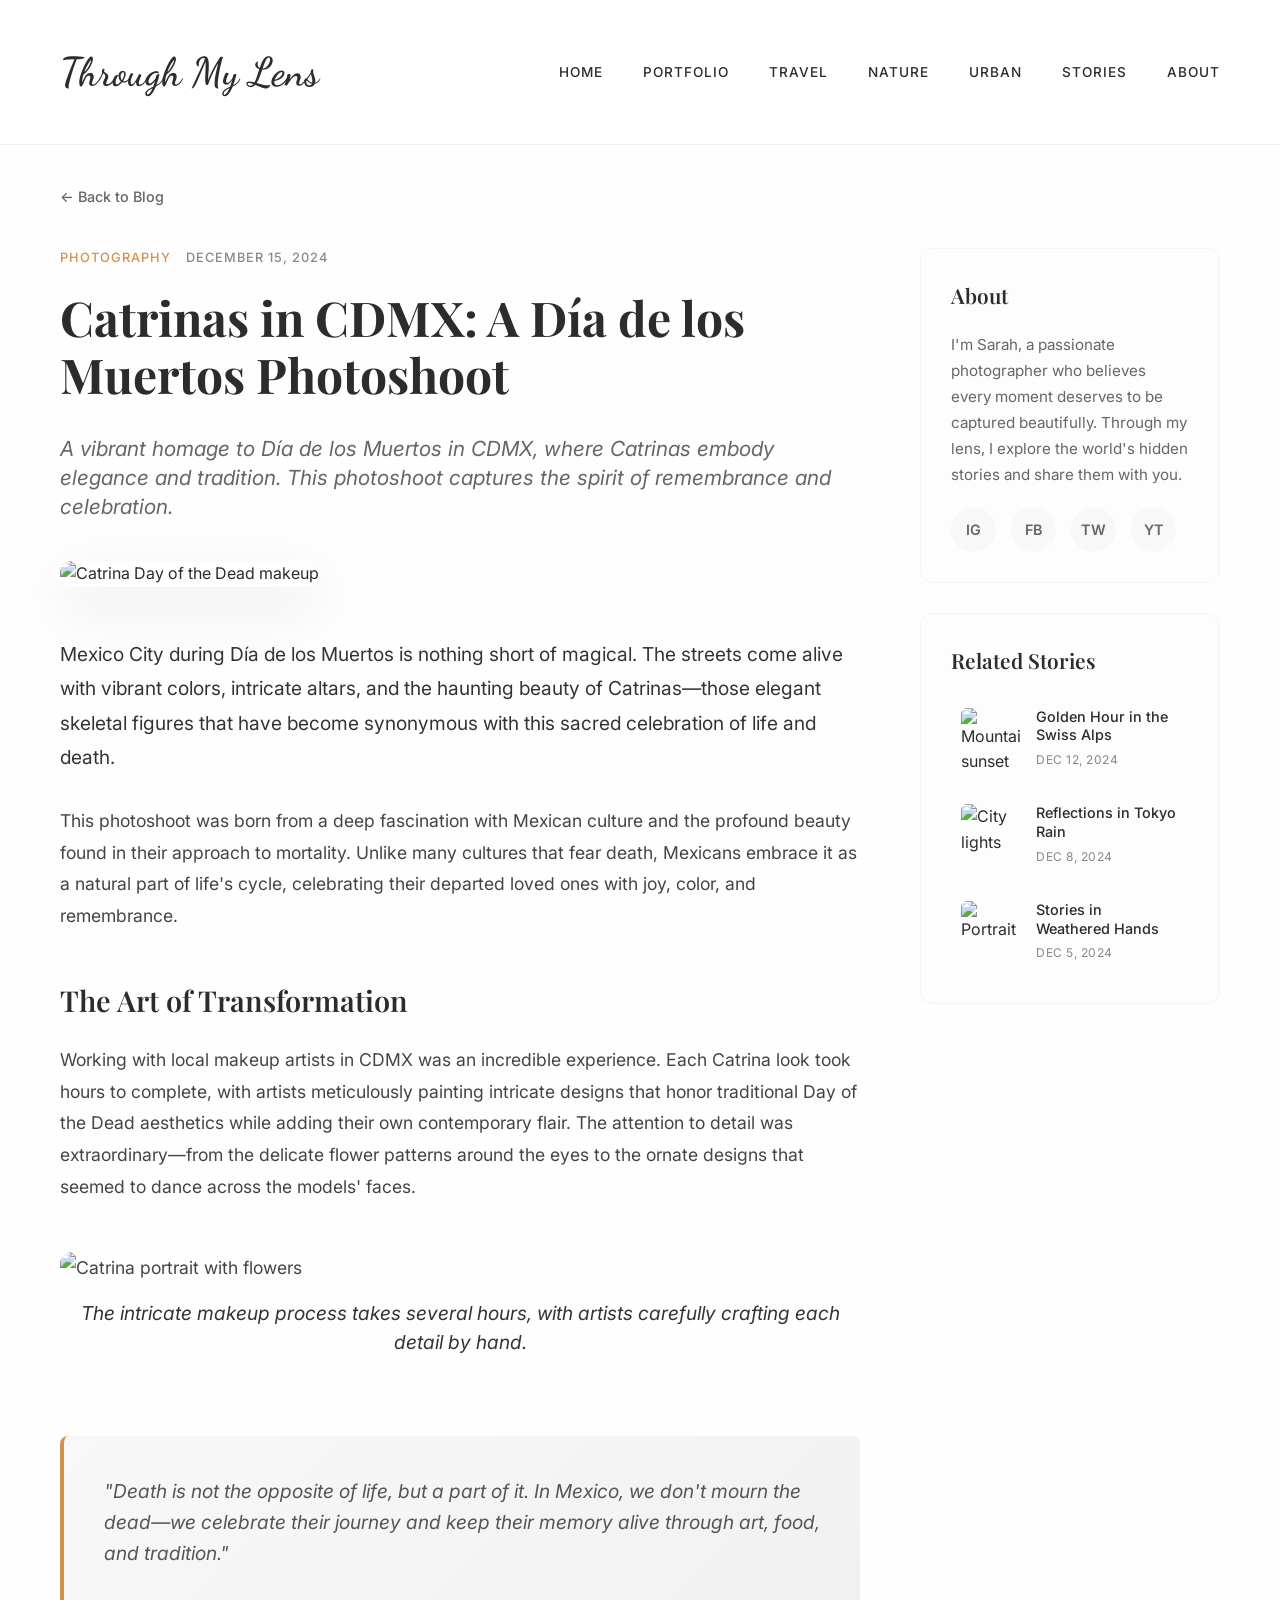
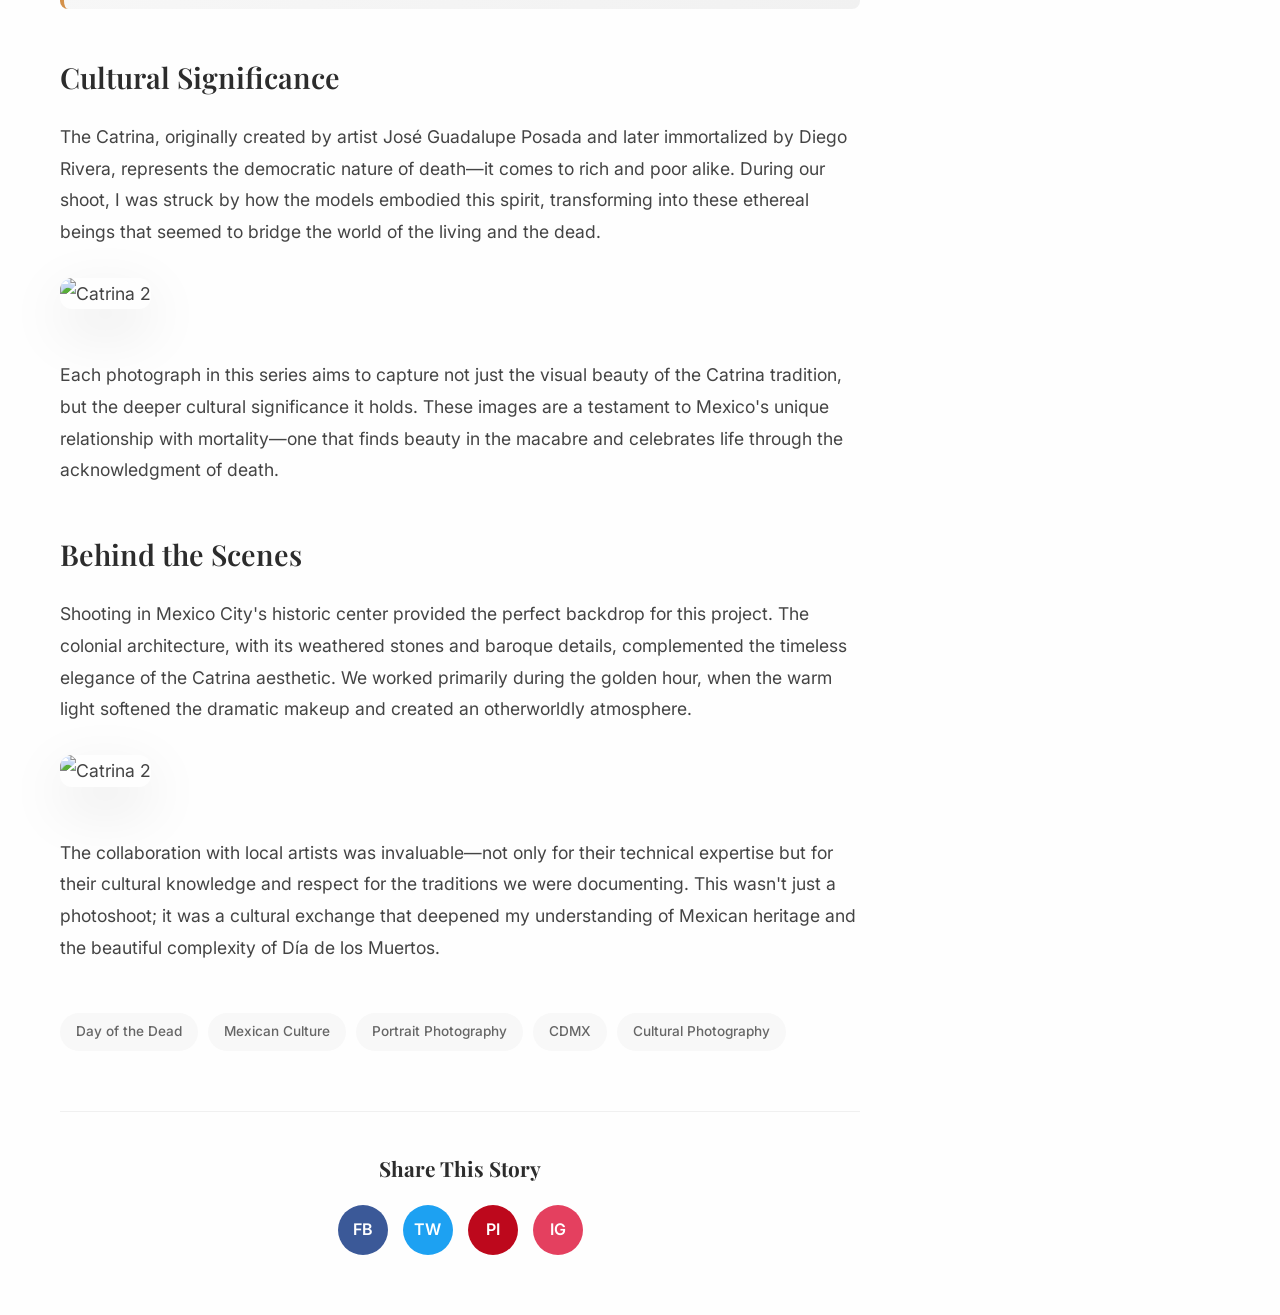
==== blog1_test.html @ ac005d59 "try template" ====
<!DOCTYPE html>
<html lang="en">
<head>
    <meta charset="UTF-8">
    <meta name="viewport" content="width=device-width, initial-scale=1.0">
    <title>titolo</title>
    <link href="https://fonts.googleapis.com/css2?family=Playfair+Display:wght@400;600;700&family=Inter:wght@300;400;500;600&family=Dancing+Script:wght@600&display=swap" rel="stylesheet">
    <style>
        *  {
            margin: 0;
            padding: 0;
            box-sizing: border-box;
        }
        
        body {
            font-family: 'Inter', sans-serif;
            line-height: 1.6;
            color: #2c2c2c;
            background-color: #fefefe;
        }
        
        .container  {
            max-width: 1200px;
            margin: 0 auto;
            padding: 0 20px;
        }
        
        /* Header (same as main page) */
        header {
            padding: 40px 0;
            border-bottom: 1px solid #f0f0f0;
            background: rgba(255, 255, 255, 0.95);
            backdrop-filter: blur(10px);
            position: sticky;
            top: 0;
            z-index: 100;
        }
        
        .header-content  {
            display: flex;
            justify-content: space-between;
            align-items: center;
        }
        
        .logo  {
            font-family: 'Dancing Script', cursive;
            font-size: 2.5rem;
            font-weight: 600;
            color: #2c2c2c;
            text-decoration: none;
            transition: all 0.3s ease;
        }
        
        .logo:hover  {
            color: #d4914a;
            transform: translateY(-2px);
        }
        
        nav ul  {
            display: flex;
            list-style: none;
            gap: 40px;
        }
        
        nav a {
            text-decoration: none;
            color: #2c2c2c;
            font-weight: 500;
            text-transform: uppercase;
            font-size: 0.85rem;
            letter-spacing: 1px;
            transition: all 0.3s ease;
            position: relative;
        }
        
        nav a:hover {
            color: #d4914a;
        }
        
        nav a::after {
            content: '';
            position: absolute;
            width: 0;
            height: 2px;
            bottom: -5px;
            left: 50%;
            background: #d4914a;
            transition: all 0.3s ease;
        }
        
        nav a:hover::after {
            width: 100%;
            left: 0;
        }
        
        /* Back button */
        .back-button {
            display: inline-flex;
            align-items: center;
            gap: 10px;
            color: #666;
            text-decoration: none;
            font-size: 0.9rem;
            font-weight: 500;
            margin: 40px 0 20px 0;
            transition: all 0.3s ease;
        }
        
        .back-button:hover {
            color: #d4914a;
            transform: translateX(-5px);
        }
        
        /* Post Layout */
        .post-layout  {
            display: grid;
            grid-template-columns: 1fr 300px;
            gap: 60px;
            padding: 20px 0 60px 0;
        }
        
        /* Main Article */
        .article-main  {
            max-width: none;
        }
        
        .post-header  {
            margin-bottom: 40px;
        }
        
        .post-meta {
            display: flex;
            gap: 15px;
            margin-bottom: 20px;
            font-size: 0.8rem;
            text-transform: uppercase;
            letter-spacing: 1px;
            font-weight: 500;
        }
        
        .post-category {
            color: #d4914a;
        }
        
        .post-date {
            color: #888;
        }
        
        .post-title {
            font-family: 'Playfair Display', serif;
            font-size: 3rem;
            font-weight: 700;
            color: #2c2c2c;
            line-height: 1.2;
            margin-bottom: 30px;
        }
        
        .post-subtitle {
            font-size: 1.3rem;
            color: #666;
            font-style: italic;
            line-height: 1.4;
            margin-bottom: 40px;
        }
        
        /* Featured Image */
        .featured-image {
            width: 100%;
            height: auto;       /* Let height adjust automatically */
            object-fit: contain; 
            border-radius: 12px;
            margin-bottom: 50px;
            box-shadow: 0 20px 60px rgba(0, 0, 0, 0.1);
        }
        
        /* Content */
        .post-content {
            font-size: 1.1rem;
            line-height: 1.8;
            color: #444;
        }
        
        .post-content p {
            margin-bottom: 30px;
        }
        
        .post-content p:first-of-type {
            font-size: 1.2rem;
            color: #333;
            font-weight: 400;
        }
        
        .post-content h3 {
            font-family: 'Playfair Display', serif;
            font-size: 1.8rem;
            font-weight: 600;
            color: #2c2c2c;
            margin: 50px 0 25px 0;
            line-height: 1.3;
        }
        
        /* Image Gallery */
        .image-gallery {
            display: grid;
            grid-template-columns: 1fr;
            gap: 40px;
            margin: 50px 0;
        }
        
        .gallery-image {
            width: 100%;
            height: 500px;
            object-fit: cover;
            border-radius: 12px;
            transition: all 0.5s ease;
            cursor: pointer;
        }
        
        .gallery-image:hover {
            transform: scale(1.02);
            box-shadow: 0 30px 60px rgba(0, 0, 0, 0.15);
        }
        
        .image-caption {
            text-align: center;
            font-style: italic;
            color: #666;
            font-size: 0.95rem;
            margin-top: 15px;
            line-height: 1.5;
        }
        
        /* Quote */
        .quote {
            background: linear-gradient(135deg, #f8f8f8 0%, #f1f1f1 100%);
            border-left: 4px solid #d4914a;
            padding: 40px;
            margin: 50px 0;
            border-radius: 8px;
            font-style: italic;
            font-size: 1.2rem;
            line-height: 1.6;
            color: #555;
        }
        
        /* Sidebar (same as main page) */
        .sidebar {
            position: sticky;
            top: 140px;
            height: fit-content;
        }
        
        .sidebar-section {
            background: #fdfdfd;
            border-radius: 12px;
            padding: 30px;
            margin-bottom: 30px;
            border: 1px solid #f5f5f5;
            transition: all 0.3s ease;
        }
        
        .sidebar-section:hover {
            box-shadow: 0 10px 30px rgba(0, 0, 0, 0.05);
            transform: translateY(-2px);
        }
        
        .sidebar-title {
            font-family: 'Playfair Display', serif;
            font-size: 1.3rem;
            font-weight: 600;
            margin-bottom: 20px;
            color: #2c2c2c;
        }
        
        .about-text {
            font-size: 0.95rem;
            line-height: 1.7;
            color: #666;
            margin-bottom: 20px;
        }
        
        .social-links {
            display: flex;
            gap: 15px;
        }
        
        .social-link  {
            width: 45px;
            height: 45px;
            border-radius: 50%;
            background: #f8f8f8;
            display: flex;
            align-items: center;
            justify-content: center;
            text-decoration: none;
            color: #666;
            font-weight: 600;
            transition: all 0.3s ease;
            font-size: 0.9rem;
        }
        
        .social-link:hover {
            background: #d4914a;
            color: white;
            transform: translateY(-3px);
        }
        
        .related-posts  {
            display: flex;
            flex-direction: column;
            gap: 15px;
        }
        
        .related-post {
            display: flex;
            gap: 15px;
            text-decoration: none;
            color: inherit;
            padding: 10px;
            border-radius: 8px;
            transition: all 0.3s ease;
        }
        
        .related-post:hover  {
            background: #f8f8f8;
        }
        
        .related-post img  {
            width: 60px;
            height: 60px;
            object-fit: cover;
            border-radius: 6px;
        }
        
        .related-post-content  {
            flex: 1;
        }
        
        .related-post-title  {
            font-size: 0.9rem;
            font-weight: 500;
            margin-bottom: 5px;
            line-height: 1.3;
        }
        
        .related-post-date  {
            font-size: 0.75rem;
            color: #888;
            text-transform: uppercase;
            letter-spacing: 0.5px;
        }
        
        /* Tags */
        .post-tags  {
            display: flex;
            gap: 10px;
            margin: 50px 0;
            flex-wrap: wrap;
        }
        
        .tag  {
            background: #f8f8f8;
            color: #666;
            padding: 8px 16px;
            border-radius: 20px;
            font-size: 0.85rem;
            font-weight: 500;
            text-decoration: none;
            transition: all 0.3s ease;
        }
        
        .tag:hover  {
            background: #d4914a;
            color: white;
        }
        
        /* Share buttons */
        .share-section  {
            border-top: 1px solid #f0f0f0;
            padding-top: 40px;
            margin-top: 60px;
            text-align: center;
        }
        
        .share-title  {
            font-family: 'Playfair Display', serif;
            font-size: 1.3rem;
            margin-bottom: 20px;
            color: #2c2c2c;
        }
        
        .share-buttons  {
            display: flex;
            justify-content: center;
            gap: 15px;
        }
        
        .share-btn  {
            width: 50px;
            height: 50px;
            border-radius: 50%;
            display: flex;
            align-items: center;
            justify-content: center;
            text-decoration: none;
            color: white;
            font-weight: 600;
            transition: all 0.3s ease;
        }
        
        .share-btn.facebook  { background: #3b5998; }
        .share-btn.twitter  { background: #1da1f2; }
        .share-btn.pinterest  { background: #bd081c; }
        .share-btn.instagram  { background: #e4405f; }
        
        .share-btn:hover  {
            transform: translateY(-3px) scale(1.1);
        }
        
        /* Responsive */
        @media (max-width: 768px) {
            .post-layout  {
                grid-template-columns: 1fr;
                gap: 40px;
            }
            
            .post-title  {
                font-size: 2.2rem;
            }
            
            .featured-image  {
                height: 400px;
            }
            
            .gallery-image  {
                height: 350px;
            }
            
            .sidebar  {
                position: relative;
                top: auto;
            }
        }
    </style>
</head>
<body>
    <header>
        <div class="container">
            <div class="header-content">
                <a href="index.html" class="logo">Through My Lens</a>
                <nav>
                    <ul>
                        <li><a href="index.html">Home</a></li>
                        <li><a href="#">Portfolio</a></li>
                        <li><a href="#">Travel</a></li>
                        <li><a href="#">Nature</a></li>
                        <li><a href="#">Urban</a></li>
                        <li><a href="#">Stories</a></li>
                        <li><a href="#">About</a></li>
                    </ul>
                </nav>
            </div>
        </div>
    </header>

    <main class="container">
        <a href="index.html" class="back-button">
            ← Back to Blog
        </a>
        
        <div class="post-layout">
            <article class="article-main">
                <div class="post-header">
                    <div class="post-meta">
                        <span class="post-category">Photography</span>
                        <span class="post-date">December 15, 2024</span>
                    </div>
                    <h1 class="post-title">Catrinas in CDMX: A Día de los Muertos Photoshoot</h1>
                    <p class="post-subtitle">A vibrant homage to Día de los Muertos in CDMX, where Catrinas embody elegance and tradition. This photoshoot captures the spirit of remembrance and celebration.</p>
                </div>

                <img src="https://raw.githubusercontent.com/GiorgiaNCT/photo_blog/c7d77ee569e8cec6157c55ece5012372cb3bb1c3/60-DSCF3191.jpg" alt="Catrina Day of the Dead makeup" class="featured-image">

                <div class="post-content">
                    <p>Mexico City during Día de los Muertos is nothing short of magical. The streets come alive with vibrant colors, intricate altars, and the haunting beauty of Catrinas—those elegant skeletal figures that have become synonymous with this sacred celebration of life and death.</p>

                    <p>This photoshoot was born from a deep fascination with Mexican culture and the profound beauty found in their approach to mortality. Unlike many cultures that fear death, Mexicans embrace it as a natural part of life's cycle, celebrating their departed loved ones with joy, color, and remembrance.</p>

                    <h3>The Art of Transformation</h3>
                    
                    <p>Working with local makeup artists in CDMX was an incredible experience. Each Catrina look took hours to complete, with artists meticulously painting intricate designs that honor traditional Day of the Dead aesthetics while adding their own contemporary flair. The attention to detail was extraordinary—from the delicate flower patterns around the eyes to the ornate designs that seemed to dance across the models' faces.</p>

                    <div class="image-gallery">
                        <div>
                            <img src="https://raw.githubusercontent.com/GiorgiaNCT/photo_blog/c7d77ee569e8cec6157c55ece5012372cb3bb1c3/58-DSCF5165.jpg" alt="Catrina portrait with flowers" class="gallery-image">
                            <p class="image-caption">The intricate makeup process takes several hours, with artists carefully crafting each detail by hand.</p>
                        </div>
                    </div>

                    <div class="quote">
                        "Death is not the opposite of life, but a part of it. In Mexico, we don't mourn the dead—we celebrate their journey and keep their memory alive through art, food, and tradition."
                    </div>

                    <h3>Cultural Significance</h3>
                    
                    <p>The Catrina, originally created by artist José Guadalupe Posada and later immortalized by Diego Rivera, represents the democratic nature of death—it comes to rich and poor alike. During our shoot, I was struck by how the models embodied this spirit, transforming into these ethereal beings that seemed to bridge the world of the living and the dead.</p>
                    
                    <img src="https://raw.githubusercontent.com/GiorgiaNCT/photo_blog/f54ee20ceaa0c3c54585d38fee1982d309d0e0fa/55-DSCF5246.jpg" alt="Catrina 2" class="featured-image">
                    
                    <p>Each photograph in this series aims to capture not just the visual beauty of the Catrina tradition, but the deeper cultural significance it holds. These images are a testament to Mexico's unique relationship with mortality—one that finds beauty in the macabre and celebrates life through the acknowledgment of death.</p>

                    <h3>Behind the Scenes</h3>
                    
                    <p>Shooting in Mexico City's historic center provided the perfect backdrop for this project. The colonial architecture, with its weathered stones and baroque details, complemented the timeless elegance of the Catrina aesthetic. We worked primarily during the golden hour, when the warm light softened the dramatic makeup and created an otherworldly atmosphere.</p>
                    
                    <img src="https://raw.githubusercontent.com/GiorgiaNCT/photo_blog/f54ee20ceaa0c3c54585d38fee1982d309d0e0fa/62-DSCF3180.jpg" alt="Catrina 2" class="featured-image">
                    
                    <p>The collaboration with local artists was invaluable—not only for their technical expertise but for their cultural knowledge and respect for the traditions we were documenting. This wasn't just a photoshoot; it was a cultural exchange that deepened my understanding of Mexican heritage and the beautiful complexity of Día de los Muertos.</p>
                </div>

                <div class="post-tags">
                    <a href="#" class="tag">Day of the Dead</a>
                    <a href="#" class="tag">Mexican Culture</a>
                    <a href="#" class="tag">Portrait Photography</a>
                    <a href="#" class="tag">CDMX</a>
                    <a href="#" class="tag">Cultural Photography</a>
                </div>

                <div class="share-section">
                    <h3 class="share-title">Share This Story</h3>
                    <div class="share-buttons">
                        <a href="#" class="share-btn facebook">FB</a>
                        <a href="#" class="share-btn twitter">TW</a>
                        <a href="#" class="share-btn pinterest">PI</a>
                        <a href="#" class="share-btn instagram">IG</a>
                    </div>
                </div>
            </article>

            <aside class="sidebar">
                <!-- About -->
                <div class="sidebar-section">
                    <h3 class="sidebar-title">About</h3>
                    <p class="about-text">
                        I'm Sarah, a passionate photographer who believes every moment deserves to be captured beautifully. Through my lens, I explore the world's hidden stories and share them with you.
                    </p>
                    <div class="social-links">
                        <a href="#" class="social-link">IG</a>
                        <a href="#" class="social-link">FB</a>
                        <a href="#" class="social-link">TW</a>
                        <a href="#" class="social-link">YT</a>
                    </div>
                </div>

                <!-- Related Posts -->
                <div class="sidebar-section">
                    <h3 class="sidebar-title">Related Stories</h3>
                    <div class="related-posts">
                        <a href="#" class="related-post">
                            <img src="https://images.unsplash.com/photo-1506905925346-21bda4d32df4?w=60&h=60&fit=crop&auto=format" alt="Mountain sunset">
                            <div class="related-post-content">
                                <div class="related-post-title">Golden Hour in the Swiss Alps</div>
                                <div class="related-post-date">Dec 12, 2024</div>
                            </div>
                        </a>
                        <a href="#" class="related-post">
                            <img src="https://images.unsplash.com/photo-1540959733332-eab4deabeeaf?w=60&h=60&fit=crop&auto=format" alt="City lights">
                            <div class="related-post-content">
                                <div class="related-post-title">Reflections in Tokyo Rain</div>
                                <div class="related-post-date">Dec 8, 2024</div>
                            </div>
                        </a>
                        <a href="#" class="related-post">
                            <img src="https://images.unsplash.com/photo-1544005313-94ddf0286df2?w=60&h=60&fit=crop&auto=format" alt="Portrait">
                            <div class="related-post-content">
                                <div class="related-post-title">Stories in Weathered Hands</div>
                                <div class="related-post-date">Dec 5, 2024</div>
                            </div>
                        </a>
                    </div>
                </div>
            </aside>
        </div>
    </main>

    <script>
        // Lightbox for gallery images
        document.querySelectorAll('.gallery-image, .featured-image').forEach(img =>  {
            img.addEventListener('click', function()  {
                const lightbox = document.createElement('div');
                lightbox.style.cssText = `
                    position: fixed;
                    top: 0;
                    left: 0;
                    width: 100%;
                    height: 100%;
                    background: rgba(0,0,0,0.9);
                    display: flex;
                    align-items: center;
                    justify-content: center;
                    z-index: 1000;
                    cursor: pointer;
                `;
                
                const lightboxImg = document.createElement('img');
                lightboxImg.src = this.src;
                lightboxImg.style.cssText = `
                    max-width: 90%;
                    max-height: 90%;
                    object-fit: contain;
                    border-radius: 8px;
                `;
                
                lightbox.appendChild(lightboxImg);
                document.body.appendChild(lightbox);
                
                lightbox.addEventListener('click', () =>  {
                    document.body.removeChild(lightbox);
                });
            });
        });

        // Share functionality
        document.querySelectorAll('.share-btn').forEach(btn =>  {
            btn.addEventListener('click', function(e)  {
                e.preventDefault();
                const platform = this.classList[1];
                const url = encodeURIComponent(window.location.href);
                const title = encodeURIComponent(document.title);
                
                let shareUrl = '';
                switch(platform)  {
                    case 'facebook':
                        shareUrl = `https://www.facebook.com/sharer/sharer.php?u=${url}`;
                        break;
                    case 'twitter':
                        shareUrl = `https://twitter.com/intent/tweet?url=${url}&text=${title}`;
                        break;
                    case 'pinterest':
                        shareUrl = `https://pinterest.com/pin/create/button/?url=${url}&description=${title}`;
                        break;
                }
                
                if (shareUrl)  {
                    window.open(shareUrl, '_blank', 'width=600,height=400');
                }
            });
        });
    </script>
</body>
</html>
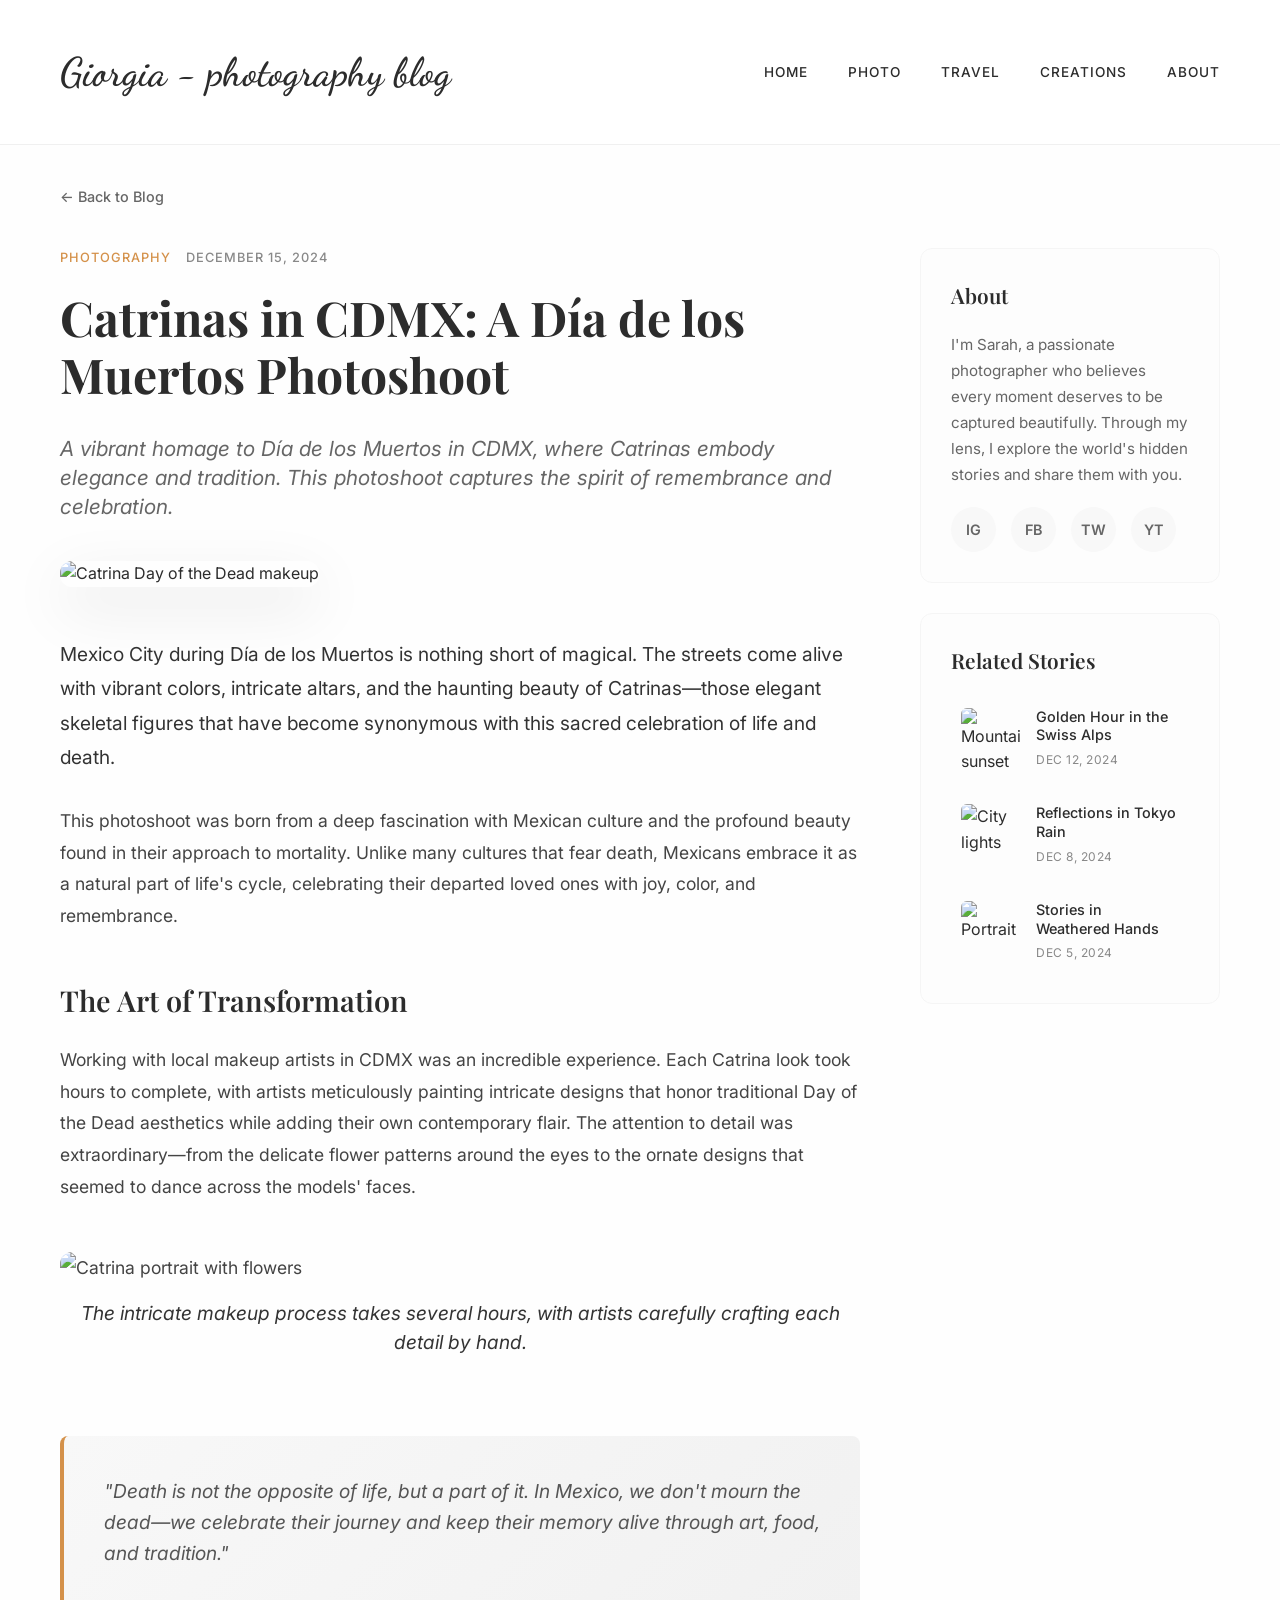
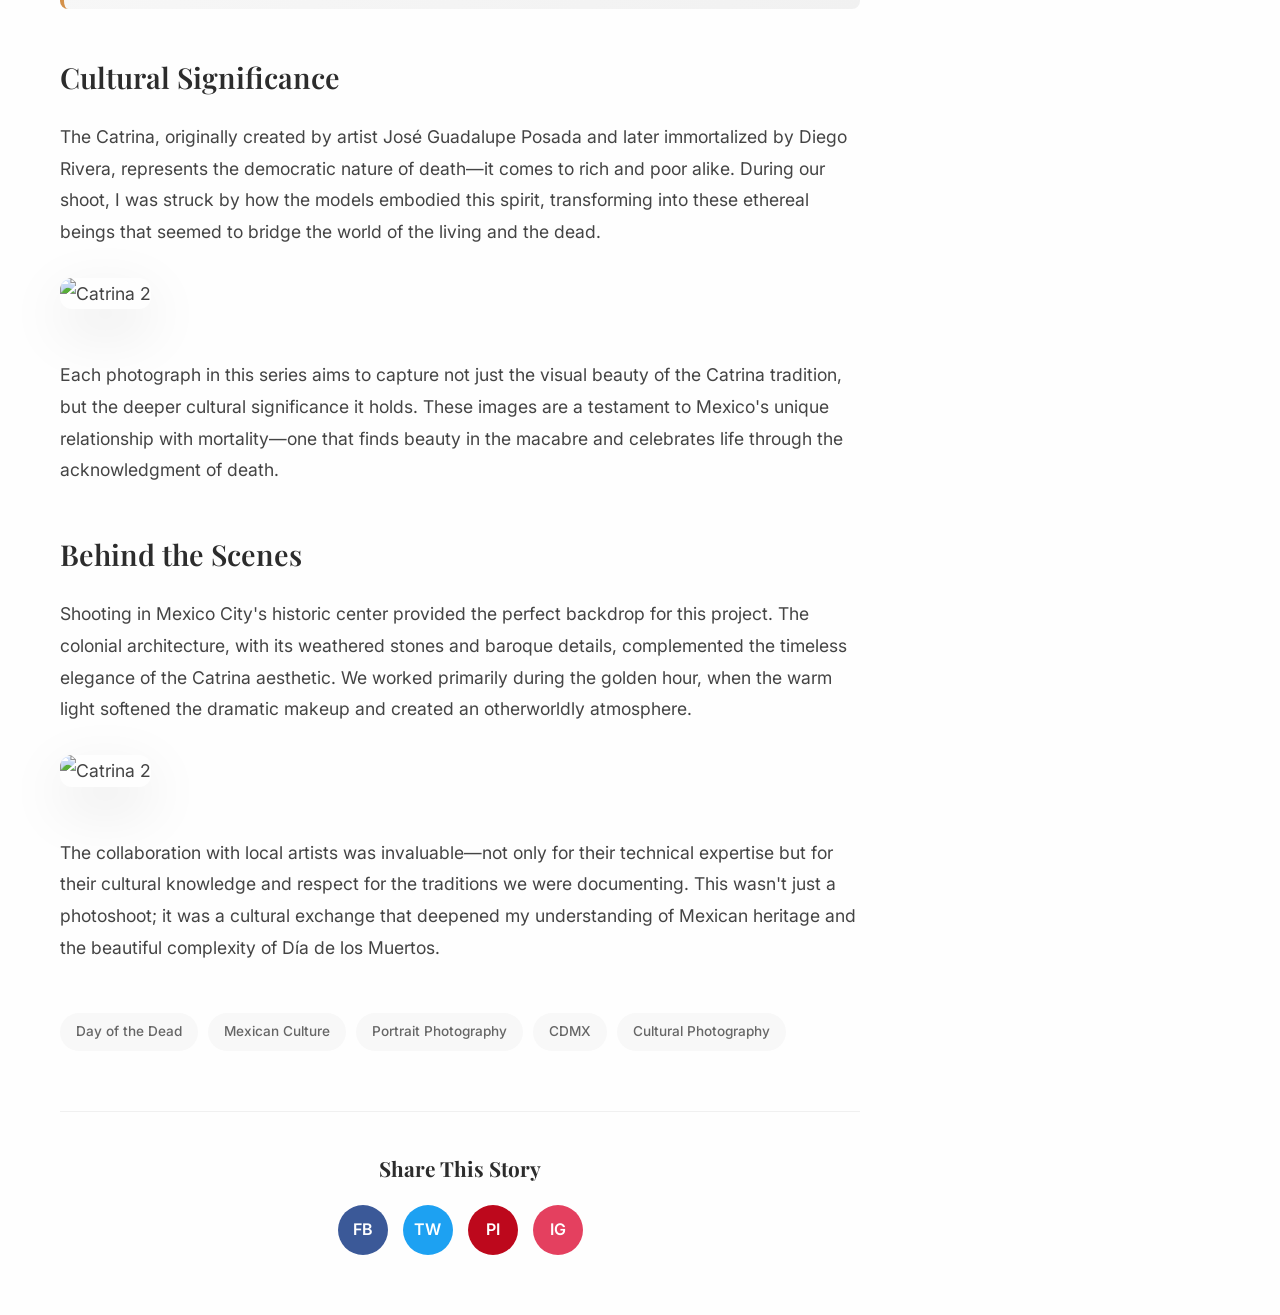
==== commit 358c8b30: "recreate new blog1" ====
--- a/blog1_test.html
+++ b/blog1_test.html
@@ -448,15 +448,13 @@
     <header>
         <div class="container">
             <div class="header-content">
-                <a href="index.html" class="logo">Through My Lens</a>
+                <a href="index.html" class="logo">Giorgia - photography blog</a>
                 <nav>
                     <ul>
                         <li><a href="index.html">Home</a></li>
-                        <li><a href="#">Portfolio</a></li>
+                        <li><a href="#">Photo</a></li>
                         <li><a href="#">Travel</a></li>
-                        <li><a href="#">Nature</a></li>
-                        <li><a href="#">Urban</a></li>
-                        <li><a href="#">Stories</a></li>
+                        <li><a href="#">Creations</a></li>
                         <li><a href="#">About</a></li>
                     </ul>
                 </nav>
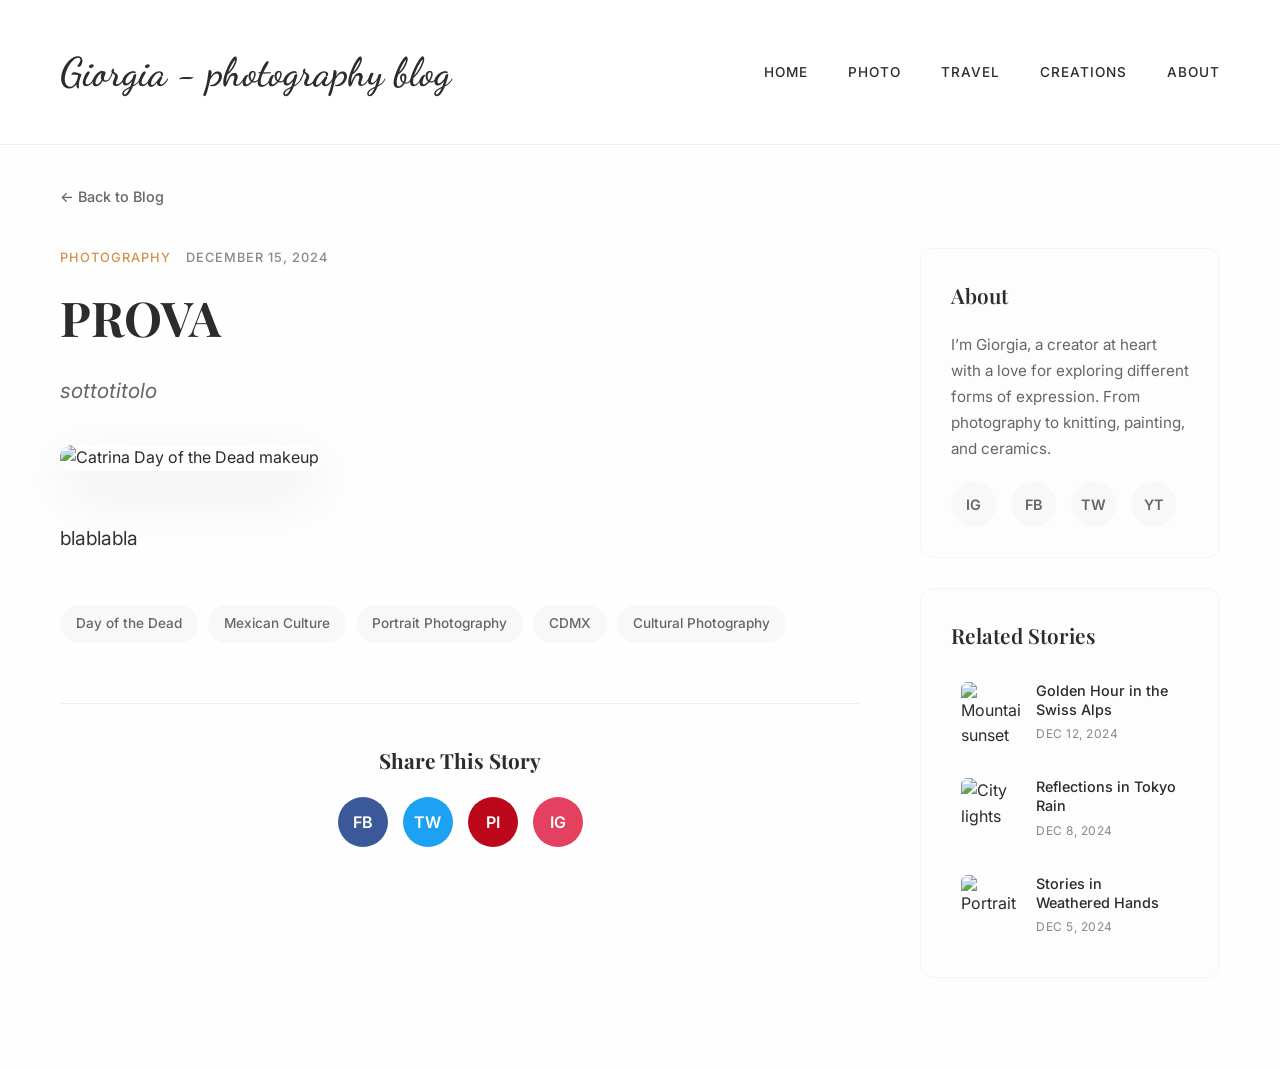
==== commit d92c0e5f: "prova" ====
--- a/blog1_test.html
+++ b/blog1_test.html
@@ -474,47 +474,14 @@
                         <span class="post-category">Photography</span>
                         <span class="post-date">December 15, 2024</span>
                     </div>
-                    <h1 class="post-title">Catrinas in CDMX: A Día de los Muertos Photoshoot</h1>
-                    <p class="post-subtitle">A vibrant homage to Día de los Muertos in CDMX, where Catrinas embody elegance and tradition. This photoshoot captures the spirit of remembrance and celebration.</p>
+                    <h1 class="post-title">PROVA</h1>
+                    <p class="post-subtitle">sottotitolo</p>
                 </div>
 
                 <img src="https://raw.githubusercontent.com/GiorgiaNCT/photo_blog/c7d77ee569e8cec6157c55ece5012372cb3bb1c3/60-DSCF3191.jpg" alt="Catrina Day of the Dead makeup" class="featured-image">
 
                 <div class="post-content">
-                    <p>Mexico City during Día de los Muertos is nothing short of magical. The streets come alive with vibrant colors, intricate altars, and the haunting beauty of Catrinas—those elegant skeletal figures that have become synonymous with this sacred celebration of life and death.</p>
-
-                    <p>This photoshoot was born from a deep fascination with Mexican culture and the profound beauty found in their approach to mortality. Unlike many cultures that fear death, Mexicans embrace it as a natural part of life's cycle, celebrating their departed loved ones with joy, color, and remembrance.</p>
-
-                    <h3>The Art of Transformation</h3>
-                    
-                    <p>Working with local makeup artists in CDMX was an incredible experience. Each Catrina look took hours to complete, with artists meticulously painting intricate designs that honor traditional Day of the Dead aesthetics while adding their own contemporary flair. The attention to detail was extraordinary—from the delicate flower patterns around the eyes to the ornate designs that seemed to dance across the models' faces.</p>
-
-                    <div class="image-gallery">
-                        <div>
-                            <img src="https://raw.githubusercontent.com/GiorgiaNCT/photo_blog/c7d77ee569e8cec6157c55ece5012372cb3bb1c3/58-DSCF5165.jpg" alt="Catrina portrait with flowers" class="gallery-image">
-                            <p class="image-caption">The intricate makeup process takes several hours, with artists carefully crafting each detail by hand.</p>
-                        </div>
-                    </div>
-
-                    <div class="quote">
-                        "Death is not the opposite of life, but a part of it. In Mexico, we don't mourn the dead—we celebrate their journey and keep their memory alive through art, food, and tradition."
-                    </div>
-
-                    <h3>Cultural Significance</h3>
-                    
-                    <p>The Catrina, originally created by artist José Guadalupe Posada and later immortalized by Diego Rivera, represents the democratic nature of death—it comes to rich and poor alike. During our shoot, I was struck by how the models embodied this spirit, transforming into these ethereal beings that seemed to bridge the world of the living and the dead.</p>
-                    
-                    <img src="https://raw.githubusercontent.com/GiorgiaNCT/photo_blog/f54ee20ceaa0c3c54585d38fee1982d309d0e0fa/55-DSCF5246.jpg" alt="Catrina 2" class="featured-image">
-                    
-                    <p>Each photograph in this series aims to capture not just the visual beauty of the Catrina tradition, but the deeper cultural significance it holds. These images are a testament to Mexico's unique relationship with mortality—one that finds beauty in the macabre and celebrates life through the acknowledgment of death.</p>
-
-                    <h3>Behind the Scenes</h3>
-                    
-                    <p>Shooting in Mexico City's historic center provided the perfect backdrop for this project. The colonial architecture, with its weathered stones and baroque details, complemented the timeless elegance of the Catrina aesthetic. We worked primarily during the golden hour, when the warm light softened the dramatic makeup and created an otherworldly atmosphere.</p>
-                    
-                    <img src="https://raw.githubusercontent.com/GiorgiaNCT/photo_blog/f54ee20ceaa0c3c54585d38fee1982d309d0e0fa/62-DSCF3180.jpg" alt="Catrina 2" class="featured-image">
-                    
-                    <p>The collaboration with local artists was invaluable—not only for their technical expertise but for their cultural knowledge and respect for the traditions we were documenting. This wasn't just a photoshoot; it was a cultural exchange that deepened my understanding of Mexican heritage and the beautiful complexity of Día de los Muertos.</p>
+                    <p>blablabla</p>
                 </div>
 
                 <div class="post-tags">
@@ -541,7 +508,7 @@
                 <div class="sidebar-section">
                     <h3 class="sidebar-title">About</h3>
                     <p class="about-text">
-                        I'm Sarah, a passionate photographer who believes every moment deserves to be captured beautifully. Through my lens, I explore the world's hidden stories and share them with you.
+                        I’m Giorgia, a creator at heart with a love for exploring different forms of expression. From photography to knitting, painting, and ceramics.
                     </p>
                     <div class="social-links">
                         <a href="#" class="social-link">IG</a>
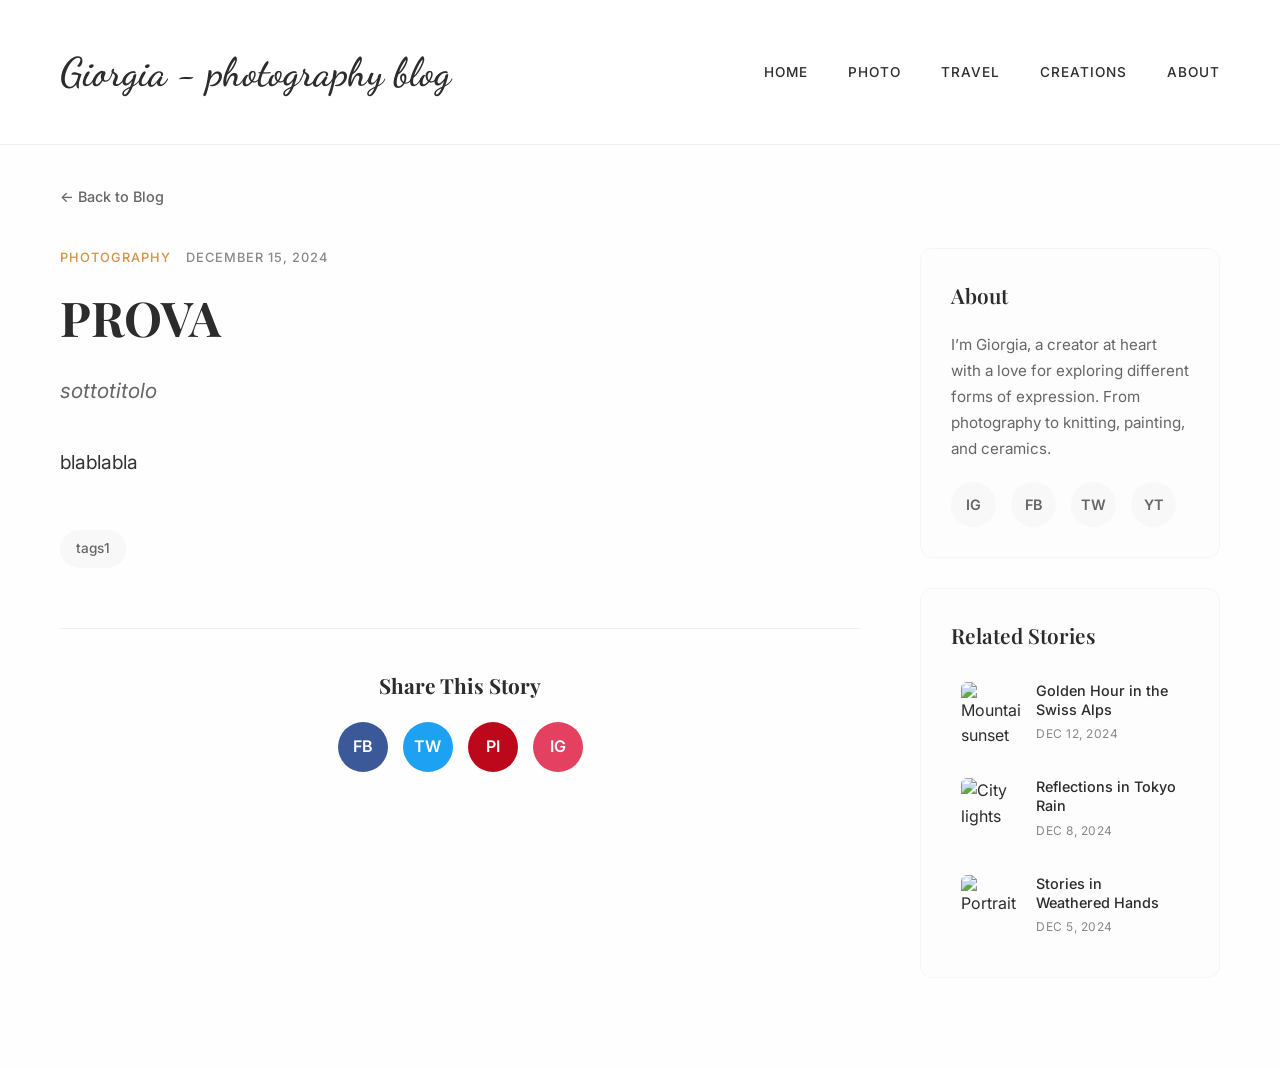
==== commit f40e7bd0: "prova t2" ====
--- a/blog1_test.html
+++ b/blog1_test.html
@@ -478,18 +478,12 @@
                     <p class="post-subtitle">sottotitolo</p>
                 </div>
 
-                <img src="https://raw.githubusercontent.com/GiorgiaNCT/photo_blog/c7d77ee569e8cec6157c55ece5012372cb3bb1c3/60-DSCF3191.jpg" alt="Catrina Day of the Dead makeup" class="featured-image">
-
                 <div class="post-content">
                     <p>blablabla</p>
                 </div>
 
                 <div class="post-tags">
-                    <a href="#" class="tag">Day of the Dead</a>
-                    <a href="#" class="tag">Mexican Culture</a>
-                    <a href="#" class="tag">Portrait Photography</a>
-                    <a href="#" class="tag">CDMX</a>
-                    <a href="#" class="tag">Cultural Photography</a>
+                    <a href="#" class="tag">tags1</a>
                 </div>
 
                 <div class="share-section">
